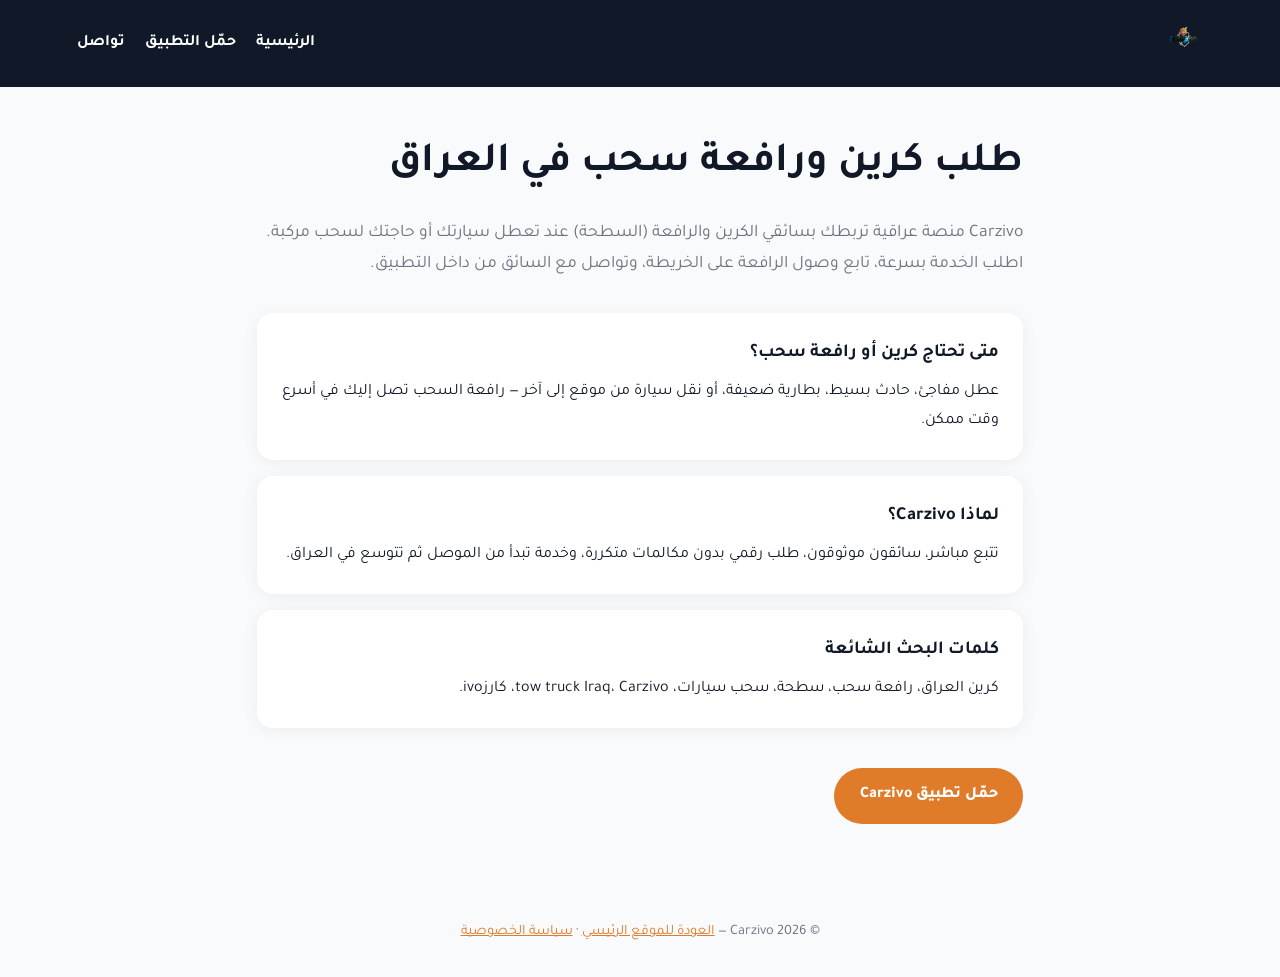
==== krain-rafaa-sahba.html @ a20cf2e5 "Improve SEO for Google: service landing pages, sitemap, robots, FAQ schema. Target searches for cran" ====
<!DOCTYPE html>
<html lang="ar" dir="rtl">

<head>
  <meta charset="UTF-8">
  <meta name="viewport" content="width=device-width, initial-scale=1.0">
  <title>طلب كرين ورافعة سحب في العراق | Carzivo</title>
  <meta name="description"
    content="اطلب كرين ورافعة سحب وسطحة في العراق عبر Carzivo. تتبع مباشر، سائقون موثوقون، خدمة سريعة في الموصل وباقي المدن.">
  <meta name="keywords"
    content="كرين, رافعة, رافعة سحب, سطحة, سحب سيارات, winch, tow truck, Carzivo, كارزivo, العراق, الموصل">
  <meta name="robots" content="index, follow">
  <link rel="canonical" href="https://www.carzivo.com/krain-rafaa-sahba.html">
  <meta property="og:title" content="طلب كرين ورافعة سحب | Carzivo">
  <meta property="og:description" content="منصة Carzivo لطلب كرين ورافعة سحب في العراق مع تتبع مباشر.">
  <meta property="og:url" content="https://www.carzivo.com/krain-rafaa-sahba.html">
  <meta property="og:type" content="website">
  <link rel="icon" type="image/png" href="images/logo.png">
  <link href="https://fonts.googleapis.com/css2?family=Tajawal:wght@400;700;800&display=swap" rel="stylesheet">
  <link rel="stylesheet" href="_seo-page.css">
  <script type="application/ld+json">
  {
    "@context": "https://schema.org",
    "@type": "Service",
    "name": "كرين ورافعة سحب Carzivo",
    "serviceType": "Tow truck and crane recovery",
    "provider": {
      "@type": "Organization",
      "name": "Carzivo",
      "url": "https://www.carzivo.com"
    },
    "areaServed": {
      "@type": "Country",
      "name": "Iraq"
    },
    "description": "طلب كرين ورافعة سحب وسطحة في العراق مع تتبع مباشر عبر تطبيق Carzivo."
  }
  </script>
</head>

<body>
  <header>
    <a href="index.html"><img src="images/logo.png" alt="Carzivo كارزivo"></a>
    <nav>
      <a href="index.html">الرئيسية</a>
      <a href="index.html#download">حمّل التطبيق</a>
      <a href="index.html#contact">تواصل</a>
    </nav>
  </header>

  <main>
    <h1>طلب كرين ورافعة سحب في العراق</h1>
    <p class="lead">
      Carzivo منصة عراقية تربطك بسائقي الكرين والرافعة (السطحة) عند تعطل سيارتك أو حاجتك لسحب مركبة.
      اطلب الخدمة بسرعة، تابع وصول الرافعة على الخريطة، وتواصل مع السائق من داخل التطبيق.
    </p>

    <div class="card">
      <h2>متى تحتاج كرين أو رافعة سحب؟</h2>
      <p>عطل مفاجئ، حادث بسيط، بطارية ضعيفة، أو نقل سيارة من موقع إلى آخر — رافعة السحب تصل إليك في أسرع وقت ممكن.</p>
    </div>

    <div class="card">
      <h2>لماذا Carzivo؟</h2>
      <p>تتبع مباشر، سائقون موثوقون، طلب رقمي بدون مكالمات متكررة، وخدمة تبدأ من الموصل ثم تتوسع في العراق.</p>
    </div>

    <div class="card">
      <h2>كلمات البحث الشائعة</h2>
      <p>كرين العراق، رافعة سحب، سطحة، سحب سيارات، tow truck Iraq، Carzivo، كارزivo.</p>
    </div>

    <a class="cta" href="index.html#download">حمّل تطبيق Carzivo</a>
  </main>

  <footer>
    <p>© 2026 Carzivo — <a href="index.html">العودة للموقع الرئيسي</a> · <a href="privacy-policy.html">سياسة الخصوصية</a></p>
  </footer>
</body>

</html>
---- _seo-page.css ----
:root {
  --orange: #e07b2a;
  --dark: #111827;
  --gray: #6b7280;
}

* {
  box-sizing: border-box;
  margin: 0;
  padding: 0;
}

body {
  font-family: 'Tajawal', sans-serif;
  background: #f9fafb;
  color: var(--dark);
  line-height: 1.8;
}

a {
  color: var(--orange);
}

header {
  background: var(--dark);
  padding: 1rem 6%;
  display: flex;
  align-items: center;
  justify-content: space-between;
  gap: 1rem;
}

header img {
  height: 42px;
}

header nav a {
  color: #fff;
  text-decoration: none;
  margin-inline-start: 1rem;
  font-weight: 600;
}

main {
  max-width: 920px;
  margin: 0 auto;
  padding: 2.5rem 6% 4rem;
}

h1 {
  font-size: clamp(1.8rem, 4vw, 2.6rem);
  margin-bottom: 1rem;
}

.lead {
  font-size: 1.1rem;
  color: var(--gray);
  margin-bottom: 2rem;
}

.card {
  background: #fff;
  border-radius: 1rem;
  padding: 1.5rem;
  margin-bottom: 1rem;
  box-shadow: 0 2px 16px rgba(0, 0, 0, 0.06);
}

.card h2 {
  font-size: 1.15rem;
  margin-bottom: .5rem;
}

.cta {
  display: inline-block;
  margin-top: 1.5rem;
  background: var(--orange);
  color: #fff;
  text-decoration: none;
  padding: .85rem 1.6rem;
  border-radius: 999px;
  font-weight: 800;
}

footer {
  text-align: center;
  padding: 2rem 6%;
  color: var(--gray);
  font-size: .9rem;
}
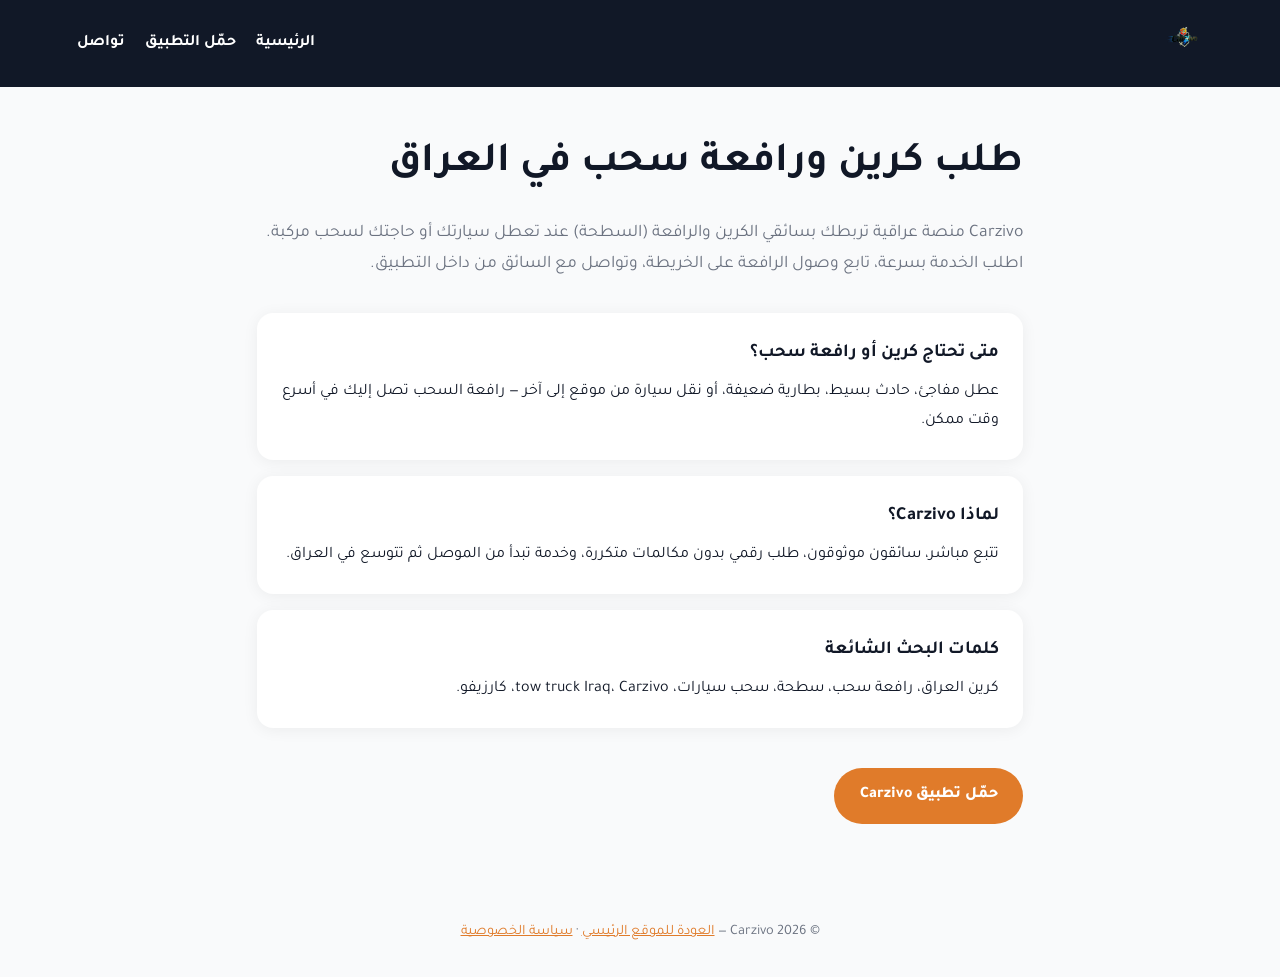
==== commit 6a69ae1f: "Fix Arabic brand spelling from كarzivo to كarzيفo on all SEO pages. Co-authored-by: Cursor <cursorag" ====
--- a/krain-rafaa-sahba.html
+++ b/krain-rafaa-sahba.html
@@ -8,7 +8,7 @@
   <meta name="description"
     content="اطلب كرين ورافعة سحب وسطحة في العراق عبر Carzivo. تتبع مباشر، سائقون موثوقون، خدمة سريعة في الموصل وباقي المدن.">
   <meta name="keywords"
-    content="كرين, رافعة, رافعة سحب, سطحة, سحب سيارات, winch, tow truck, Carzivo, كارزivo, العراق, الموصل">
+    content="كرين, رافعة, رافعة سحب, سطحة, سحب سيارات, winch, tow truck, Carzivo, كارزيفو, العراق, الموصل">
   <meta name="robots" content="index, follow">
   <link rel="canonical" href="https://www.carzivo.com/krain-rafaa-sahba.html">
   <meta property="og:title" content="طلب كرين ورافعة سحب | Carzivo">
@@ -40,7 +40,7 @@
 
 <body>
   <header>
-    <a href="index.html"><img src="images/logo.png" alt="Carzivo كارزivo"></a>
+    <a href="index.html"><img src="images/logo.png" alt="Carzivo كارزيفو"></a>
     <nav>
       <a href="index.html">الرئيسية</a>
       <a href="index.html#download">حمّل التطبيق</a>
@@ -67,7 +67,7 @@
 
     <div class="card">
       <h2>كلمات البحث الشائعة</h2>
-      <p>كرين العراق، رافعة سحب، سطحة، سحب سيارات، tow truck Iraq، Carzivo، كارزivo.</p>
+      <p>كرين العراق، رافعة سحب، سطحة، سحب سيارات، tow truck Iraq، Carzivo، كارزيفو.</p>
     </div>
 
     <a class="cta" href="index.html#download">حمّل تطبيق Carzivo</a>
